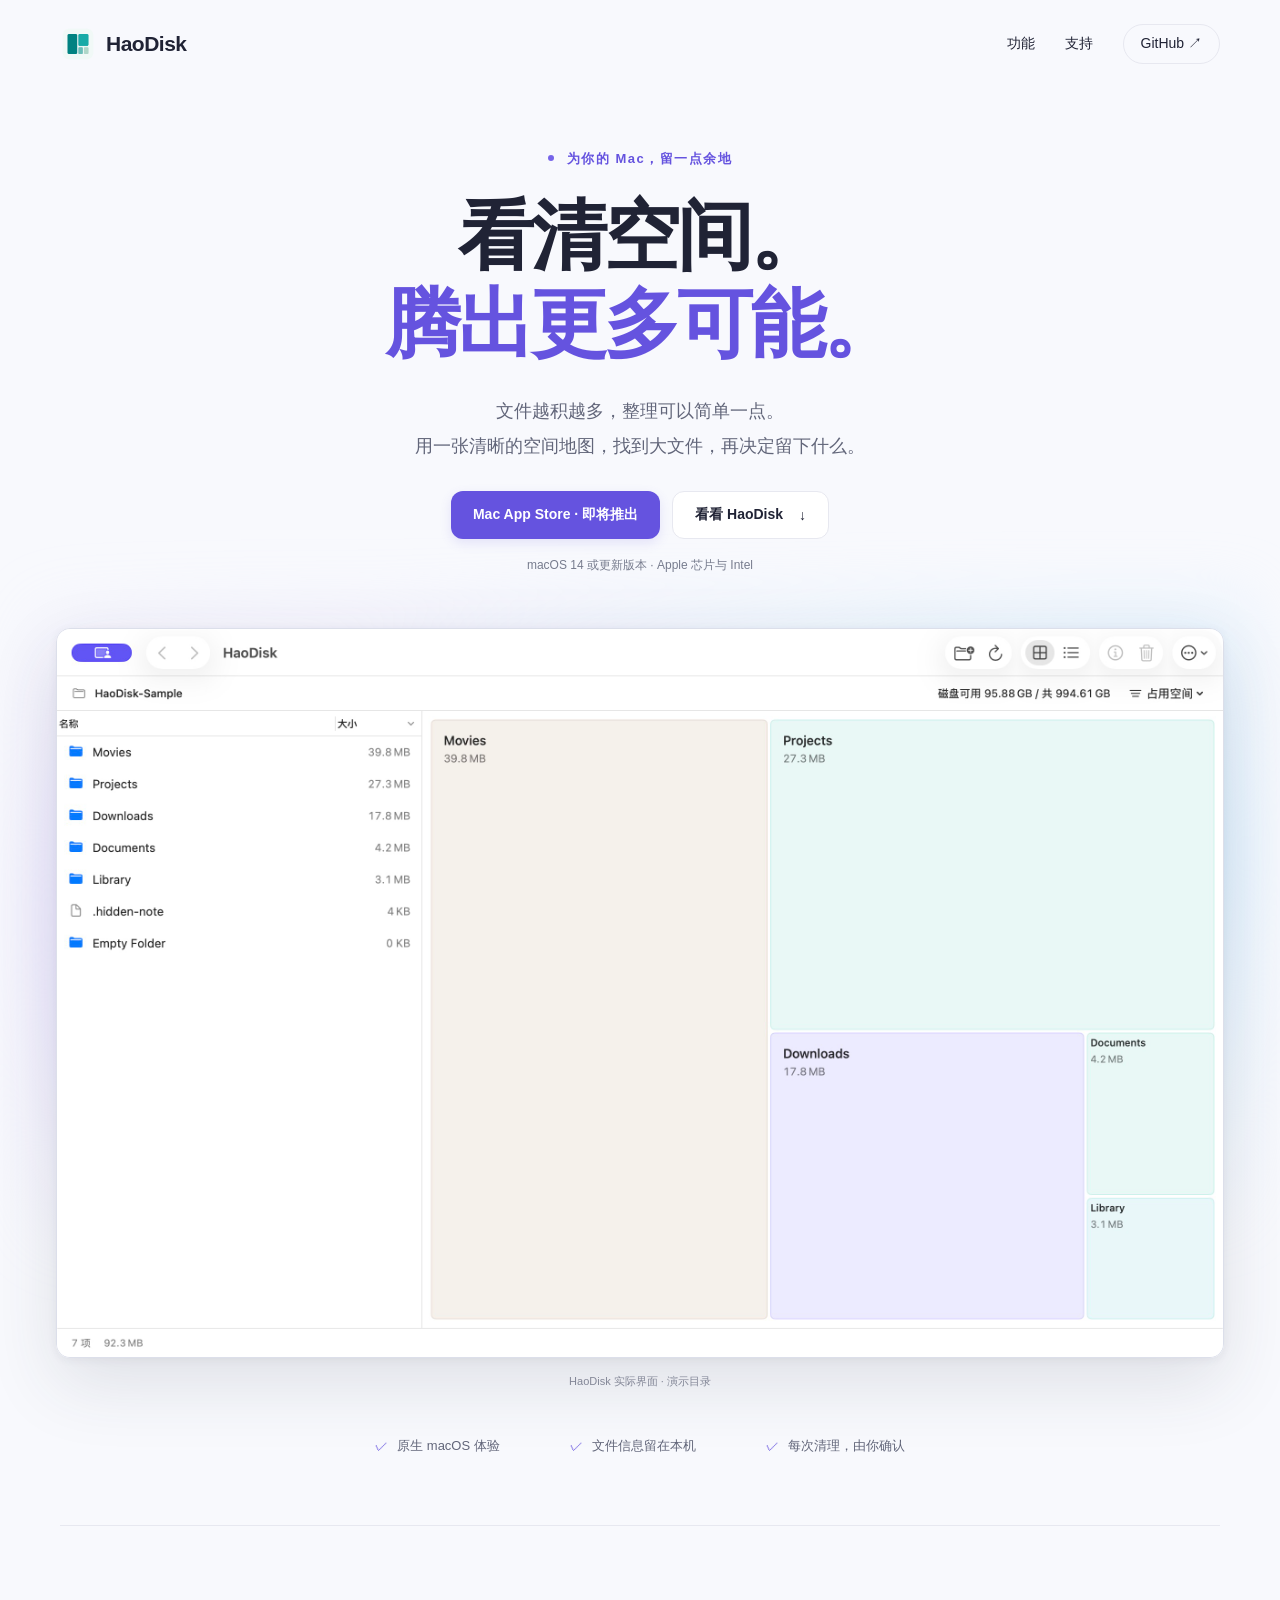
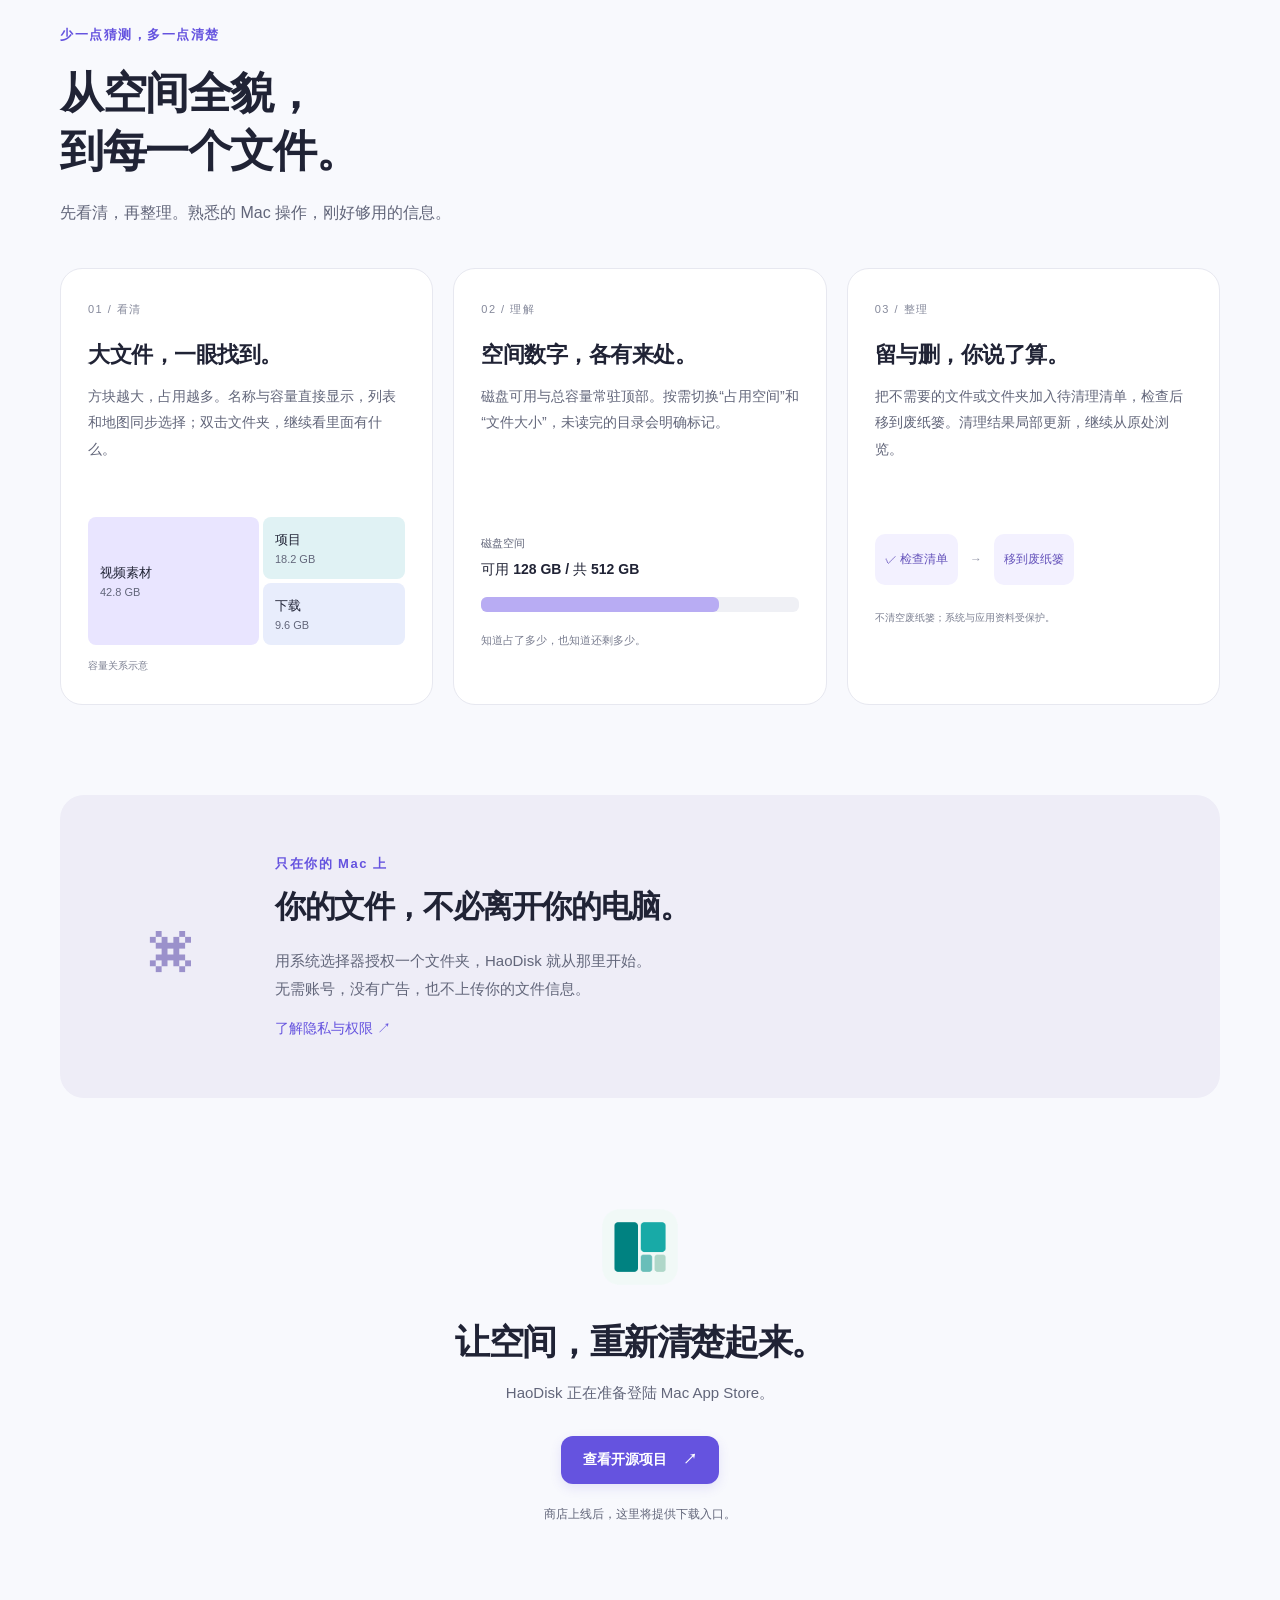
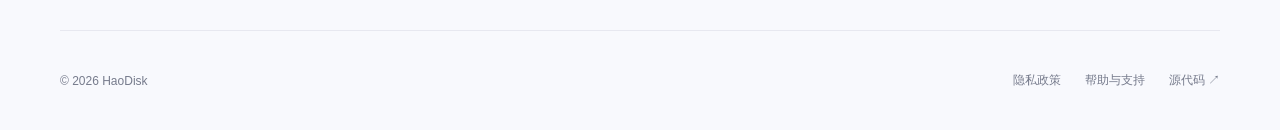
==== index.html @ 2ba06cd3 "Publish HaoDisk homepage, privacy policy and support" ====
<!doctype html>
<html lang="zh-CN">
<head>
<meta charset="utf-8"><meta name="viewport" content="width=device-width,initial-scale=1">
<title>HaoDisk — 看清空间，轻松整理</title>
<meta name="description" content="专为 Mac 打造的磁盘空间分析工具。用清晰的方块图找到大文件，确认后移到废纸篓。所有分析都留在你的 Mac。">
<meta name="theme-color" content="#f8f9fd"><meta property="og:title" content="HaoDisk — 看清空间，轻松整理"><meta property="og:description" content="原生 Mac 磁盘分析与清理工具。让每一份空间都有迹可循。"><meta property="og:image" content="https://skvdhshuk-blip.github.io/HaoDisk/assets/icon.png">
<link rel="icon" href="assets/icon.png"><link rel="stylesheet" href="style.css">
</head>
<body>
<a class="skip" href="#main">跳到主要内容</a>
<header class="nav wrap"><a class="brand" href="./" aria-label="HaoDisk 首页"><img src="assets/icon.png" width="36" height="36" alt="">HaoDisk</a><nav aria-label="主导航"><a href="#features">功能</a><a href="support.html">支持</a><a href="https://github.com/skvdhshuk-blip/HaoDisk" class="nav-code">GitHub ↗</a></nav></header>
<main id="main">
<section class="hero wrap">
<p class="eyebrow"><span></span> 为你的 Mac，留一点余地</p>
<h1>看清空间。<br><span>腾出更多可能。</span></h1>
<p class="intro">文件越积越多，整理可以简单一点。<br>用一张清晰的空间地图，找到大文件，再决定留下什么。</p>
<div class="actions"><a class="button primary" href="#availability">Mac App Store · 即将推出</a><a class="button secondary" href="#preview">看看 HaoDisk <span aria-hidden="true">↓</span></a></div>
<p class="compatibility">macOS 14 或更新版本 · Apple 芯片与 Intel</p>
<figure class="product" id="preview"><img src="assets/app.jpg" width="1280" height="800" alt="HaoDisk 原生界面：左侧按大小排列文件夹，右侧方块图直接显示各文件夹容量，顶部显示磁盘可用空间与总容量" fetchpriority="high"><figcaption>HaoDisk 实际界面 · 演示目录</figcaption></figure>
</section>
<section class="principles wrap" aria-label="产品特点"><span>原生 macOS 体验</span><span>文件信息留在本机</span><span>每次清理，由你确认</span></section>
<section class="features wrap" id="features">
<div class="section-heading"><p class="eyebrow">少一点猜测，多一点清楚</p><h2>从空间全貌，<br>到每一个文件。</h2><p>先看清，再整理。熟悉的 Mac 操作，刚好够用的信息。</p></div>
<div class="feature-grid">
<article><span class="feature-number">01 / 看清</span><h3>大文件，一眼找到。</h3><p>方块越大，占用越多。名称与容量直接显示，列表和地图同步选择；双击文件夹，继续看里面有什么。</p><div class="mini-map" aria-hidden="true"><span>视频素材<small>42.8 GB</small></span><span>项目<small>18.2 GB</small></span><span>下载<small>9.6 GB</small></span></div><small class="illustration-label">容量关系示意</small></article>
<article><span class="feature-number">02 / 理解</span><h3>空间数字，各有来处。</h3><p>磁盘可用与总容量常驻顶部。按需切换“占用空间”和“文件大小”，未读完的目录会明确标记。</p><div class="capacity-demo" aria-hidden="true"><div><span>磁盘空间</span><strong>可用 128 GB / 共 512 GB</strong></div><div class="capacity-track"><span></span></div><small>知道占了多少，也知道还剩多少。</small></div></article>
<article><span class="feature-number">03 / 整理</span><h3>留与删，你说了算。</h3><p>把不需要的文件或文件夹加入待清理清单，检查后移到废纸篓。清理结果局部更新，继续从原处浏览。</p><div class="cleanup-demo" aria-hidden="true"><span>✓ 检查清单</span><i>→</i><span>移到废纸篓</span></div><small class="illustration-label">不清空废纸篓；系统与应用资料受保护。</small></article>
</div>
</section>
<section class="privacy-band wrap"><div class="privacy-symbol" aria-hidden="true">⌘</div><div><p class="eyebrow">只在你的 Mac 上</p><h2>你的文件，不必离开你的电脑。</h2><p>用系统选择器授权一个文件夹，HaoDisk 就从那里开始。<br>无需账号，没有广告，也不上传你的文件信息。</p><a class="text-link" href="privacy.html">了解隐私与权限 <span aria-hidden="true">↗</span></a></div></section>
<section class="download wrap" id="availability"><img src="assets/icon.png" width="88" height="88" alt="HaoDisk 图标" loading="lazy"><h2>让空间，重新清楚起来。</h2><p>HaoDisk 正在准备登陆 Mac App Store。</p><a class="button primary" href="https://github.com/skvdhshuk-blip/HaoDisk">查看开源项目 <span aria-hidden="true">↗</span></a><p class="compatibility">商店上线后，这里将提供下载入口。</p></section>
</main>
<footer class="wrap"><span>© 2026 HaoDisk</span><nav aria-label="页脚导航"><a href="privacy.html">隐私政策</a><a href="support.html">帮助与支持</a><a href="https://github.com/skvdhshuk-blip/HaoDisk">源代码 ↗</a></nav></footer>
</body></html>
---- style.css ----
:root{color-scheme:light;--ink:#202335;--muted:#62667a;--purple:#6553df;--line:#e7e8f0;--surface:#f8f9fd}*{box-sizing:border-box}html{scroll-behavior:smooth;scroll-padding-top:30px}body{margin:0;background:var(--surface);color:var(--ink);font-family:-apple-system,BlinkMacSystemFont,"Segoe UI","PingFang SC","Microsoft YaHei",sans-serif;-webkit-font-smoothing:antialiased}a{color:inherit;text-decoration:none}a:focus-visible,summary:focus-visible{outline:3px solid var(--purple);outline-offset:5px}a:hover{text-decoration:underline;text-underline-offset:5px}.wrap{width:min(1160px,calc(100% - 56px));margin-inline:auto}.nav{height:88px;display:flex;align-items:center;justify-content:space-between}.brand{font-size:21px;letter-spacing:-.5px;font-weight:700;display:flex;gap:10px;align-items:center}.brand img{border-radius:9px}nav{display:flex;align-items:center;gap:30px;font-size:14px;font-weight:500}.nav-code{padding:10px 17px;border:1px solid var(--line);border-radius:99px}.hero{text-align:center;padding-top:62px}.eyebrow{font-size:13px;font-weight:600;letter-spacing:1.5px;color:var(--purple);margin:0 0 24px}.eyebrow span{display:inline-block;width:6px;height:6px;border-radius:50%;background:#7664e9;margin:0 8px 2px 0}h1{font-size:clamp(46px,6vw,76px);font-weight:650;letter-spacing:-3px;line-height:1.16;margin:0}h1 span{color:var(--purple)}.intro{font-size:18px;line-height:1.9;color:var(--muted);margin:26px 0}.actions{display:flex;justify-content:center;gap:12px;margin-top:28px}.button{display:inline-flex;min-height:48px;align-items:center;justify-content:center;gap:16px;padding:13px 22px;border-radius:12px;font-size:14px;font-weight:600;transition:transform 140ms cubic-bezier(.23,1,.32,1),background-color 140ms ease}.button:active{transform:scale(.97)}.button:hover{text-decoration:none}.primary{background:var(--purple);color:white;box-shadow:0 4px 12px #6553df24}.secondary{background:white;border:1px solid var(--line)}.compatibility{font-size:12px;color:#777c8e;margin-top:18px}.product{margin:54px -4px 0;position:relative;scroll-margin-top:30px}.product:before{content:"";position:absolute;inset:-30px -25px 10%;background:radial-gradient(ellipse at 25% 45%,#e4dcff 0,transparent 65%),radial-gradient(ellipse at 90% 35%,#d8eeff 0,transparent 60%);z-index:-1;filter:blur(30px)}.product img{display:block;width:100%;height:auto;border-radius:14px;border:1px solid #dcdfea;box-shadow:0 25px 70px #30374a20,0 2px 8px #30374a10}.product figcaption{font-size:11px;color:#838797;margin-top:16px}.principles{display:flex;justify-content:center;gap:70px;padding:48px 0 70px;color:var(--muted);font-size:13px;border-bottom:1px solid var(--line)}.principles span:before{content:"✓";margin-right:9px;color:var(--purple)}.features{padding-top:100px}.section-heading{position:relative}.section-heading .eyebrow{margin-bottom:20px}h2{font-size:clamp(30px,3.5vw,44px);letter-spacing:-1.4px;line-height:1.3;font-weight:620;margin:0 0 20px}.section-heading>p:last-child{color:var(--muted);font-size:16px;line-height:1.8}.feature-grid{display:grid;grid-template-columns:repeat(3,minmax(0,1fr));gap:20px;margin-top:40px}.feature-grid article{background:white;border:1px solid var(--line);border-radius:22px;padding:30px 27px;overflow:hidden}.feature-number{font-size:11px;letter-spacing:1.5px;color:#85899b}h3{font-size:22px;letter-spacing:-.5px;margin:23px 0 13px}.feature-grid p{font-size:14px;line-height:1.9;color:var(--muted);margin:0;min-height:108px}.mini-map{height:128px;display:grid;grid-template-columns:1.2fr 1fr;grid-template-rows:1fr 1fr;gap:4px;margin-top:26px}.mini-map span{border-radius:8px;background:#e9e5ff;padding:12px;font-size:13px;display:flex;flex-direction:column;justify-content:center}.mini-map span:first-child{grid-row:span 2}.mini-map span:nth-child(2){background:#e0f2f4}.mini-map span:nth-child(3){background:#e8edfc}.mini-map small{display:block;font-size:11px;color:var(--muted);margin-top:4px}.illustration-label{font-size:10px;color:#7b7f91;display:block;margin-top:12px;line-height:1.7}.capacity-demo{margin-top:45px}.capacity-demo>div:first-child{display:flex;flex-direction:column;gap:10px;font-size:11px;color:var(--muted)}.capacity-demo strong{font-size:14px;color:var(--ink);font-weight:550}.capacity-track{height:15px;border-radius:6px;background:#eff0f5;margin:18px 0}.capacity-track span{display:block;width:75%;height:100%;border-radius:6px;background:#b8acf3}.capacity-demo small{font-size:11px;color:#7b7f91}.cleanup-demo{margin:43px 0 24px;display:flex;gap:12px;align-items:center;font-size:12px}.cleanup-demo span{padding:17px 10px;border-radius:10px;background:#f3f1ff;color:#6553bb;white-space:nowrap}.cleanup-demo i{font-style:normal;color:#979aac}.privacy-band{margin-top:90px;padding:60px 50px;border-radius:24px;background:#eeedf7;display:flex;align-items:center;gap:50px}.privacy-symbol{font-size:94px;font-weight:300;line-height:1;color:#9b91cb;min-width:115px;text-align:center}.privacy-band .eyebrow{margin-bottom:14px}.privacy-band h2{font-size:31px}.privacy-band p:not(.eyebrow){font-size:15px;color:var(--muted);line-height:1.9}.text-link{color:var(--purple);font-size:14px}.download{padding:105px 0 95px;text-align:center}.download img{border-radius:22px;margin-bottom:24px}.download h2{font-size:35px}.download>p{color:var(--muted);font-size:15px}.download .button{margin:18px 0 4px}.download .compatibility{font-size:12px}footer{border-top:1px solid var(--line);min-height:100px;display:flex;align-items:center;justify-content:space-between;color:#767b8c;font-size:12px}footer nav{font-size:12px;gap:24px}.skip{position:absolute;top:-70px;left:20px;background:white;z-index:5;padding:15px}.skip:focus{top:15px}.document{max-width:760px;padding:60px 0 80px;min-height:70vh}.document h1{font-size:46px;letter-spacing:-1.5px;margin-bottom:20px}.document h2{font-size:23px;margin:38px 0 12px;letter-spacing:-.4px}.document p,.document li{font-size:15px;line-height:1.95;color:var(--muted)}.document a{color:var(--purple);text-decoration:underline;text-underline-offset:3px}.document ul,.document ol{padding-left:23px}.document details{border-bottom:1px solid var(--line);padding:23px 0}.document summary{cursor:pointer;font-size:17px;font-weight:550;line-height:1.7}.document details p{margin-bottom:0}.updated{font-size:12px!important;color:#818596!important}.note{background:#eeedf7;padding:20px 24px;border-radius:14px}
@media(hover:hover) and (pointer:fine){.primary:hover{background:#5644ce}.secondary:hover{background:#f4f3fd}}
@media(max-width:900px){.feature-grid{grid-template-columns:1fr}.feature-grid p{min-height:0}.feature-grid article{padding:30px}.mini-map{max-width:440px}.capacity-demo{max-width:440px;margin-top:25px}.cleanup-demo{margin-top:25px}.privacy-band{gap:30px;padding:40px 30px}.privacy-symbol{min-width:75px;font-size:70px}.principles{gap:25px}.feature-grid{gap:16px}}
@media(max-width:600px){.wrap{width:calc(100% - 36px)}.nav{height:74px}nav{gap:18px;font-size:12px}.nav-code{display:none}.hero{padding-top:46px}h1{letter-spacing:-1.5px;font-size:47px}.intro{font-size:15px;margin-top:22px}.actions{flex-direction:column;align-items:center}.actions .button{width:260px}.product{margin-top:38px}.product img{border-radius:8px}.product:before{inset:0}.principles{flex-wrap:wrap;gap:16px 22px;padding:35px 0 45px;font-size:11px}.features{padding-top:58px}.section-heading>p:last-child{font-size:14px}.privacy-band{margin-top:45px;display:block;padding:32px 25px}.privacy-symbol{display:none}.privacy-band h2{font-size:26px}.privacy-band p:not(.eyebrow){font-size:14px}.download{padding:70px 0}.download h2{font-size:28px}footer{padding:28px 0;display:block}footer nav{margin-top:20px;gap:20px}.document{padding-top:35px}.document h1{font-size:36px}.eyebrow{font-size:11px;letter-spacing:1px}}
@media(prefers-reduced-motion:reduce){html{scroll-behavior:auto}.button{transition:none}.button:active{transform:none}}
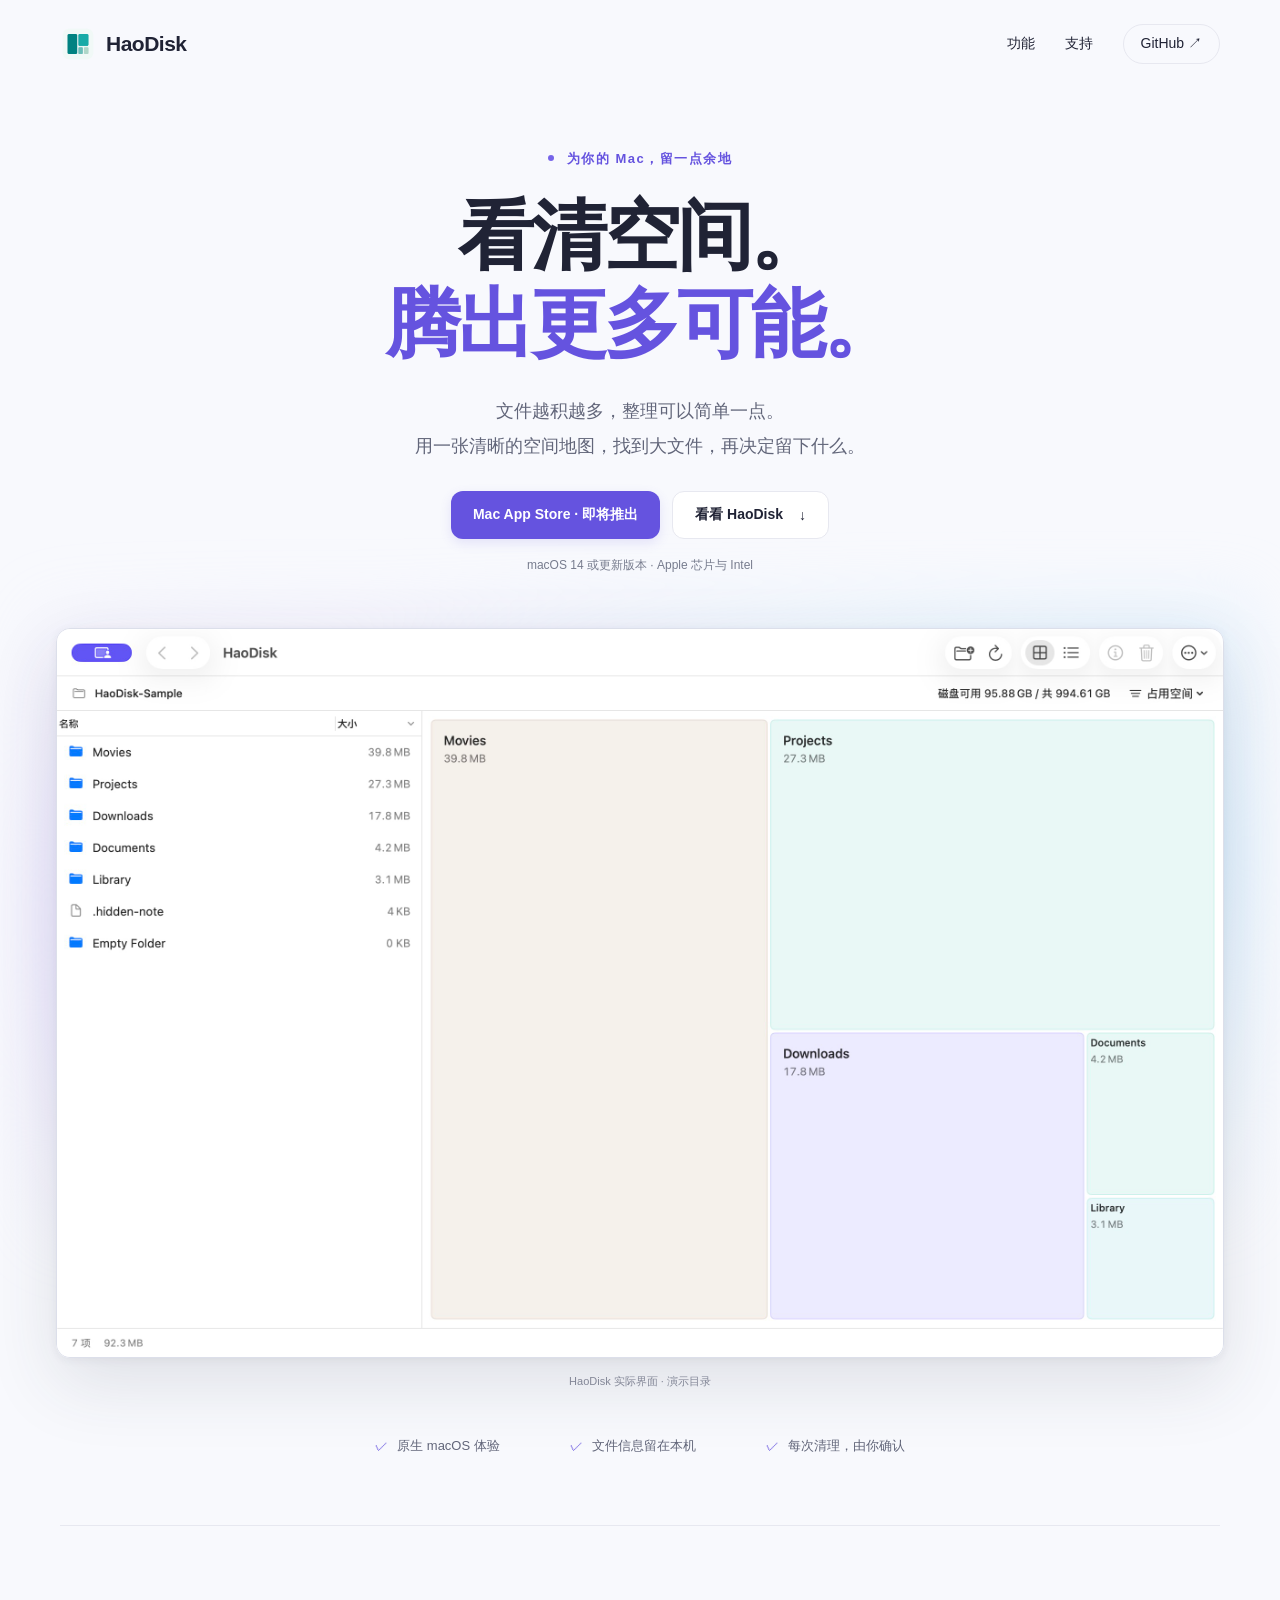
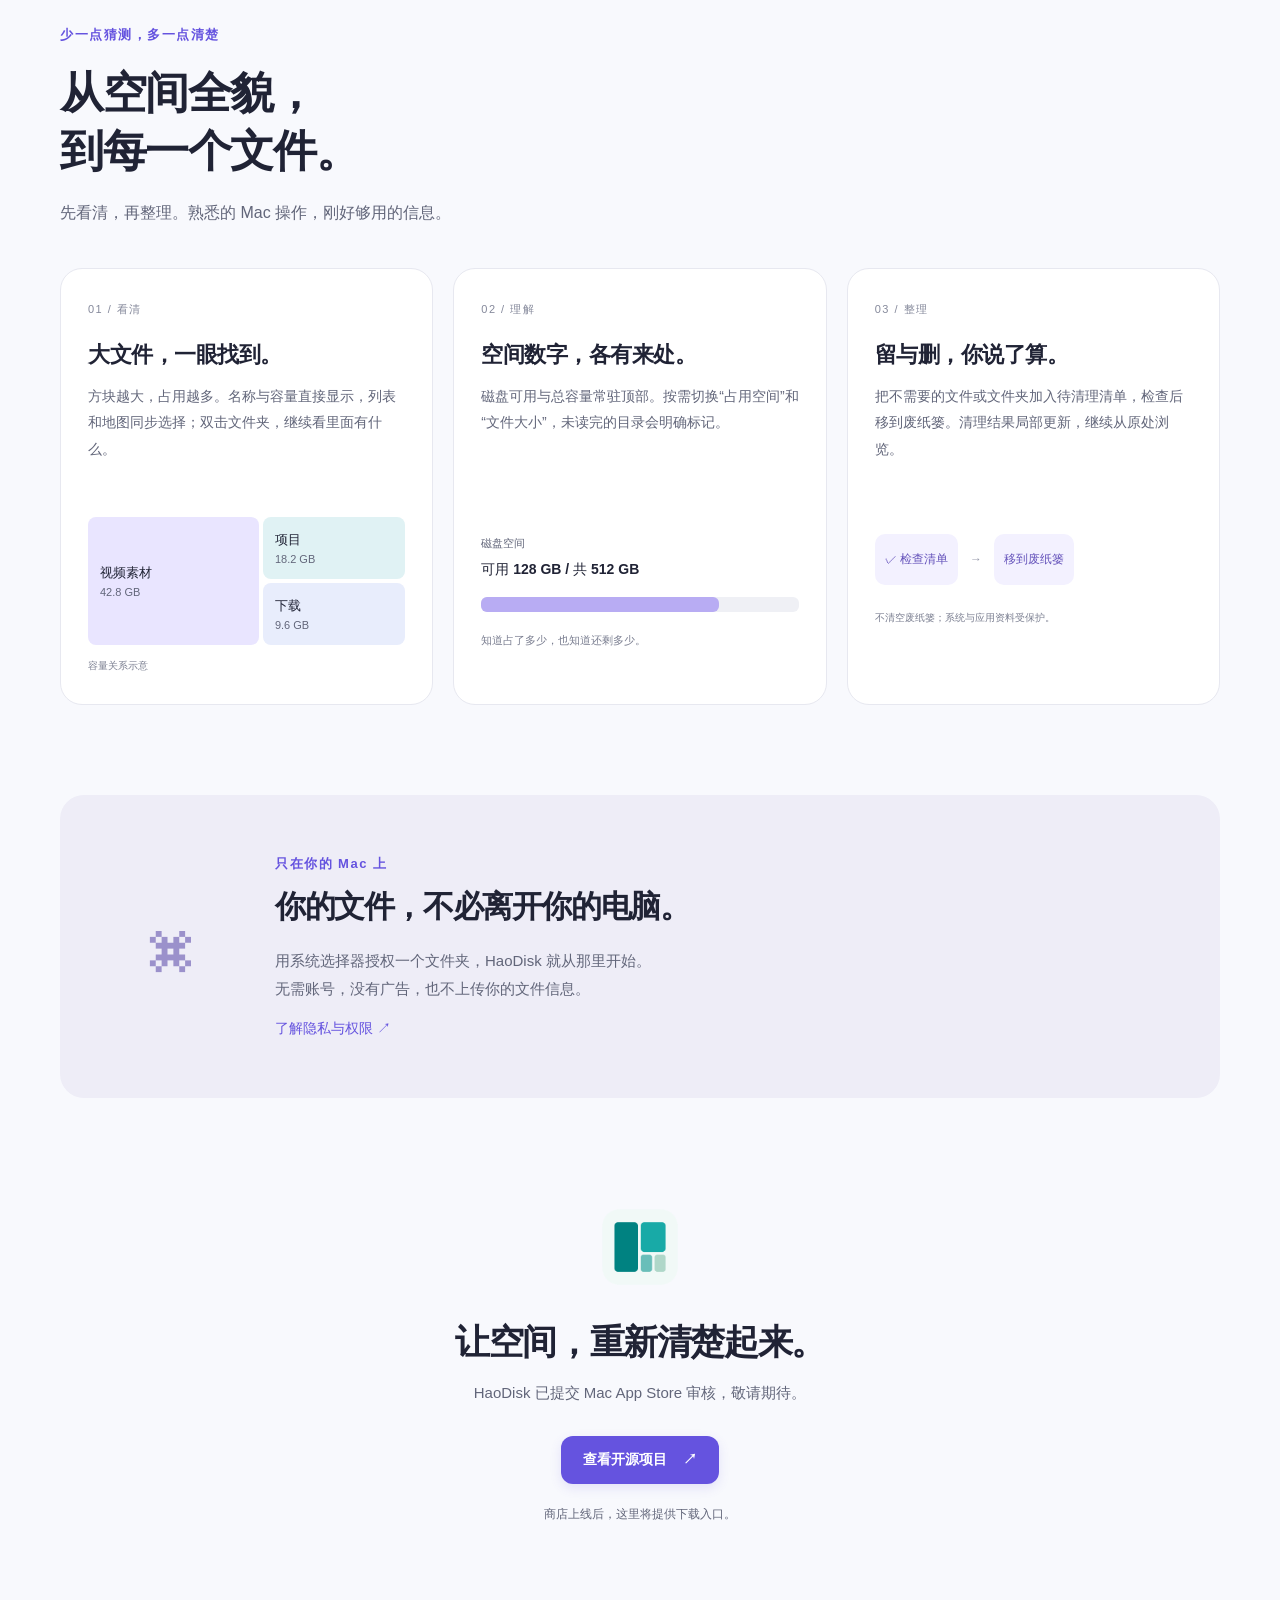
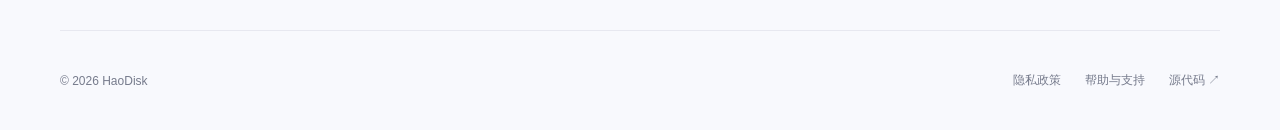
==== commit 4c8de372: "Update Mac App Store submission status" ====
--- a/index.html
+++ b/index.html
@@ -29,7 +29,7 @@
 </div>
 </section>
 <section class="privacy-band wrap"><div class="privacy-symbol" aria-hidden="true">⌘</div><div><p class="eyebrow">只在你的 Mac 上</p><h2>你的文件，不必离开你的电脑。</h2><p>用系统选择器授权一个文件夹，HaoDisk 就从那里开始。<br>无需账号，没有广告，也不上传你的文件信息。</p><a class="text-link" href="privacy.html">了解隐私与权限 <span aria-hidden="true">↗</span></a></div></section>
-<section class="download wrap" id="availability"><img src="assets/icon.png" width="88" height="88" alt="HaoDisk 图标" loading="lazy"><h2>让空间，重新清楚起来。</h2><p>HaoDisk 正在准备登陆 Mac App Store。</p><a class="button primary" href="https://github.com/skvdhshuk-blip/HaoDisk">查看开源项目 <span aria-hidden="true">↗</span></a><p class="compatibility">商店上线后，这里将提供下载入口。</p></section>
+<section class="download wrap" id="availability"><img src="assets/icon.png" width="88" height="88" alt="HaoDisk 图标" loading="lazy"><h2>让空间，重新清楚起来。</h2><p>HaoDisk 已提交 Mac App Store 审核，敬请期待。</p><a class="button primary" href="https://github.com/skvdhshuk-blip/HaoDisk">查看开源项目 <span aria-hidden="true">↗</span></a><p class="compatibility">商店上线后，这里将提供下载入口。</p></section>
 </main>
 <footer class="wrap"><span>© 2026 HaoDisk</span><nav aria-label="页脚导航"><a href="privacy.html">隐私政策</a><a href="support.html">帮助与支持</a><a href="https://github.com/skvdhshuk-blip/HaoDisk">源代码 ↗</a></nav></footer>
 </body></html>
